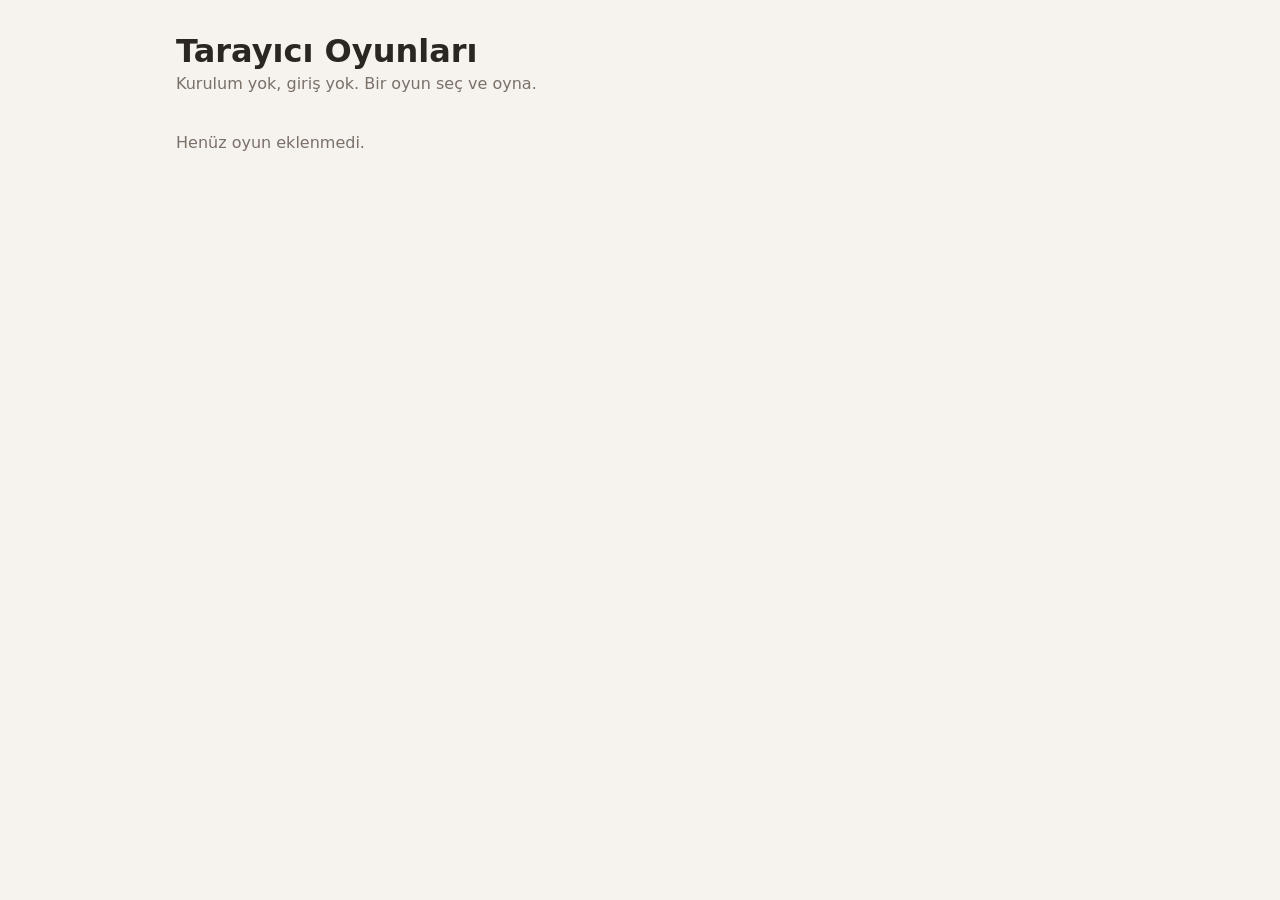
==== index.html @ ce7892c1 "İlk commit: README ve boş oyun listeli ana sayfa Co-Authored-By: Claude Opus 5.5 (1M context) <norep" ====
<!doctype html>
<html lang="tr">
<head>
  <meta charset="utf-8">
  <meta name="viewport" content="width=device-width, initial-scale=1">
  <title>Tarayıcı Oyunları</title>
  <style>
    :root { --bg: #f6f3ee; --fg: #2b2622; --card: #fff; --muted: #7a7068; --accent: #e07a3f; }
    @media (prefers-color-scheme: dark) {
      :root { --bg: #1d1a17; --fg: #f1ece6; --card: #2a2622; --muted: #a59c93; --accent: #f0955e; }
    }
    * { box-sizing: border-box; }
    body { margin: 0; font-family: system-ui, -apple-system, "Segoe UI", sans-serif; background: var(--bg); color: var(--fg); }
    main { max-width: 960px; margin: 0 auto; padding: 32px 16px; }
    h1 { margin: 0 0 4px; font-size: 2rem; }
    .lead { margin: 0 0 24px; color: var(--muted); }
    .games { list-style: none; margin: 0; padding: 0; display: grid; gap: 16px; grid-template-columns: repeat(auto-fill, minmax(220px, 1fr)); }
    .card { display: block; height: 100%; padding: 20px; border-radius: 12px; background: var(--card); color: inherit; text-decoration: none; box-shadow: 0 1px 3px rgba(0,0,0,.12); transition: transform .15s, box-shadow .15s; }
    .card:hover, .card:focus-visible { transform: translateY(-2px); box-shadow: 0 6px 16px rgba(0,0,0,.15); }
    .card-icon { font-size: 2rem; }
    .card h2 { margin: 8px 0 4px; font-size: 1.2rem; }
    .card p { margin: 0; color: var(--muted); font-size: .95rem; }
    .empty { color: var(--muted); }
    .games:not(:empty) + .empty { display: none; }
  </style>
</head>
<body>
  <main>
    <h1>Tarayıcı Oyunları</h1>
    <p class="lead">Kurulum yok, giriş yok. Bir oyun seç ve oyna.</p>
    <ul class="games" id="games"></ul>
    <p class="empty">Henüz oyun eklenmedi.</p>
  </main>
</body>
</html>
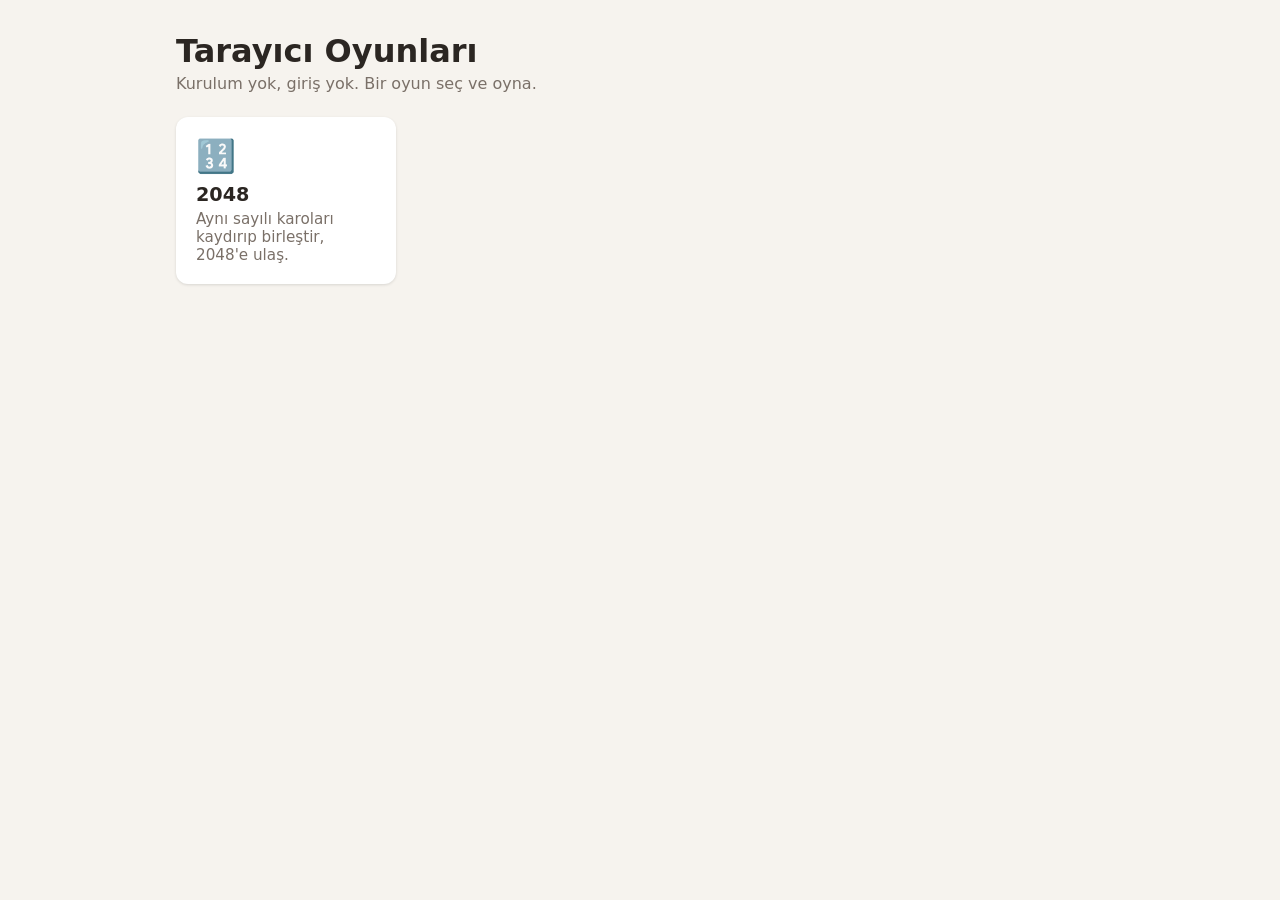
==== commit 0de33bc4: "2048 oyununu ekle (#1) - games/2048: saf oyun mantığı (logic.js), DOM arayüzü (game.js), stil - Ok t" ====
--- a/index.html
+++ b/index.html
@@ -4,6 +4,7 @@
   <meta charset="utf-8">
   <meta name="viewport" content="width=device-width, initial-scale=1">
   <title>Tarayıcı Oyunları</title>
+  <link rel="icon" href="data:,">
   <style>
     :root { --bg: #f6f3ee; --fg: #2b2622; --card: #fff; --muted: #7a7068; --accent: #e07a3f; }
     @media (prefers-color-scheme: dark) {
@@ -28,7 +29,15 @@
   <main>
     <h1>Tarayıcı Oyunları</h1>
     <p class="lead">Kurulum yok, giriş yok. Bir oyun seç ve oyna.</p>
-    <ul class="games" id="games"></ul>
+    <ul class="games" id="games">
+      <li>
+        <a class="card" href="games/2048/index.html">
+          <span class="card-icon" aria-hidden="true">🔢</span>
+          <h2>2048</h2>
+          <p>Aynı sayılı karoları kaydırıp birleştir, 2048'e ulaş.</p>
+        </a>
+      </li>
+    </ul>
     <p class="empty">Henüz oyun eklenmedi.</p>
   </main>
 </body>
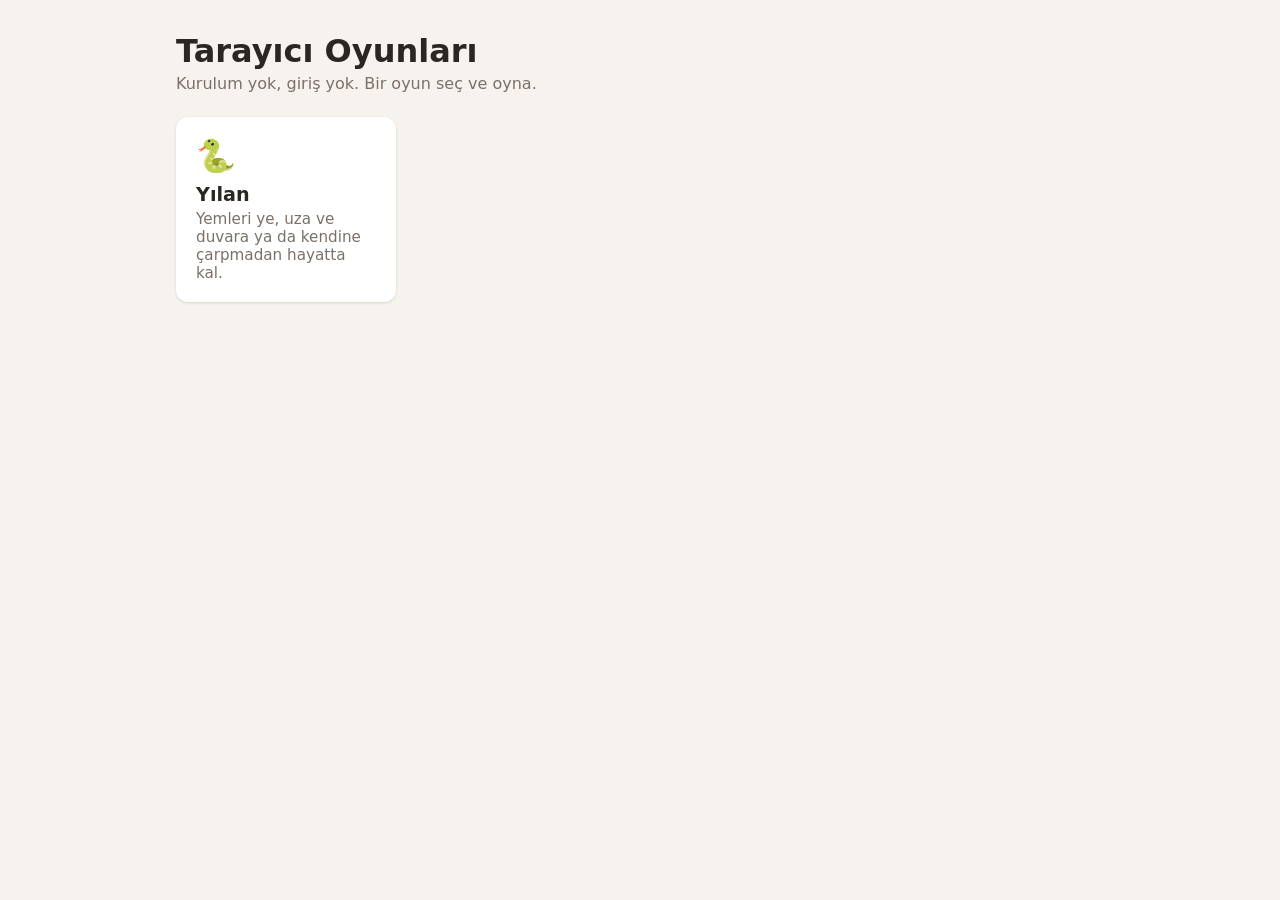
==== commit c82dc999: "Yılan oyununu ekle (#3) Co-Authored-By: Claude Opus 5.5 (1M context) <noreply@anthropic.com> Claude-" ====
--- a/index.html
+++ b/index.html
@@ -31,10 +31,10 @@
     <p class="lead">Kurulum yok, giriş yok. Bir oyun seç ve oyna.</p>
     <ul class="games" id="games">
       <li>
-        <a class="card" href="games/2048/index.html">
-          <span class="card-icon" aria-hidden="true">🔢</span>
-          <h2>2048</h2>
-          <p>Aynı sayılı karoları kaydırıp birleştir, 2048'e ulaş.</p>
+        <a class="card" href="games/snake/index.html">
+          <span class="card-icon" aria-hidden="true">🐍</span>
+          <h2>Yılan</h2>
+          <p>Yemleri ye, uza ve duvara ya da kendine çarpmadan hayatta kal.</p>
         </a>
       </li>
     </ul>
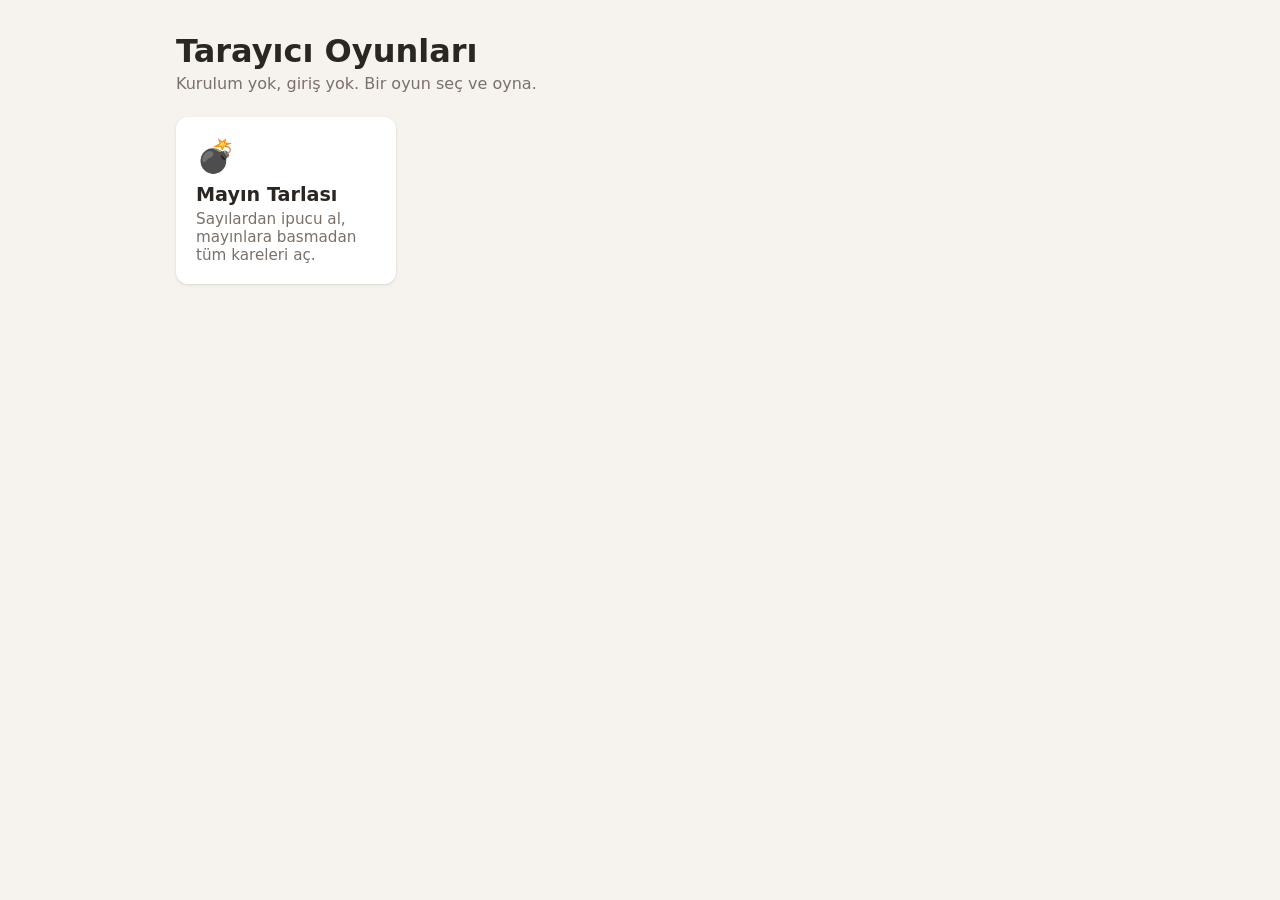
==== commit 90562831: "Mayın Tarlası oyunu eklendi (#5) Üç zorluk seviyesi, güvenli ilk tıklama, yığınla flood fill, bayrak" ====
--- a/index.html
+++ b/index.html
@@ -31,10 +31,10 @@
     <p class="lead">Kurulum yok, giriş yok. Bir oyun seç ve oyna.</p>
     <ul class="games" id="games">
       <li>
-        <a class="card" href="games/snake/index.html">
-          <span class="card-icon" aria-hidden="true">🐍</span>
-          <h2>Yılan</h2>
-          <p>Yemleri ye, uza ve duvara ya da kendine çarpmadan hayatta kal.</p>
+        <a class="card" href="games/mayin-tarlasi/index.html">
+          <span class="card-icon" aria-hidden="true">💣</span>
+          <h2>Mayın Tarlası</h2>
+          <p>Sayılardan ipucu al, mayınlara basmadan tüm kareleri aç.</p>
         </a>
       </li>
     </ul>
